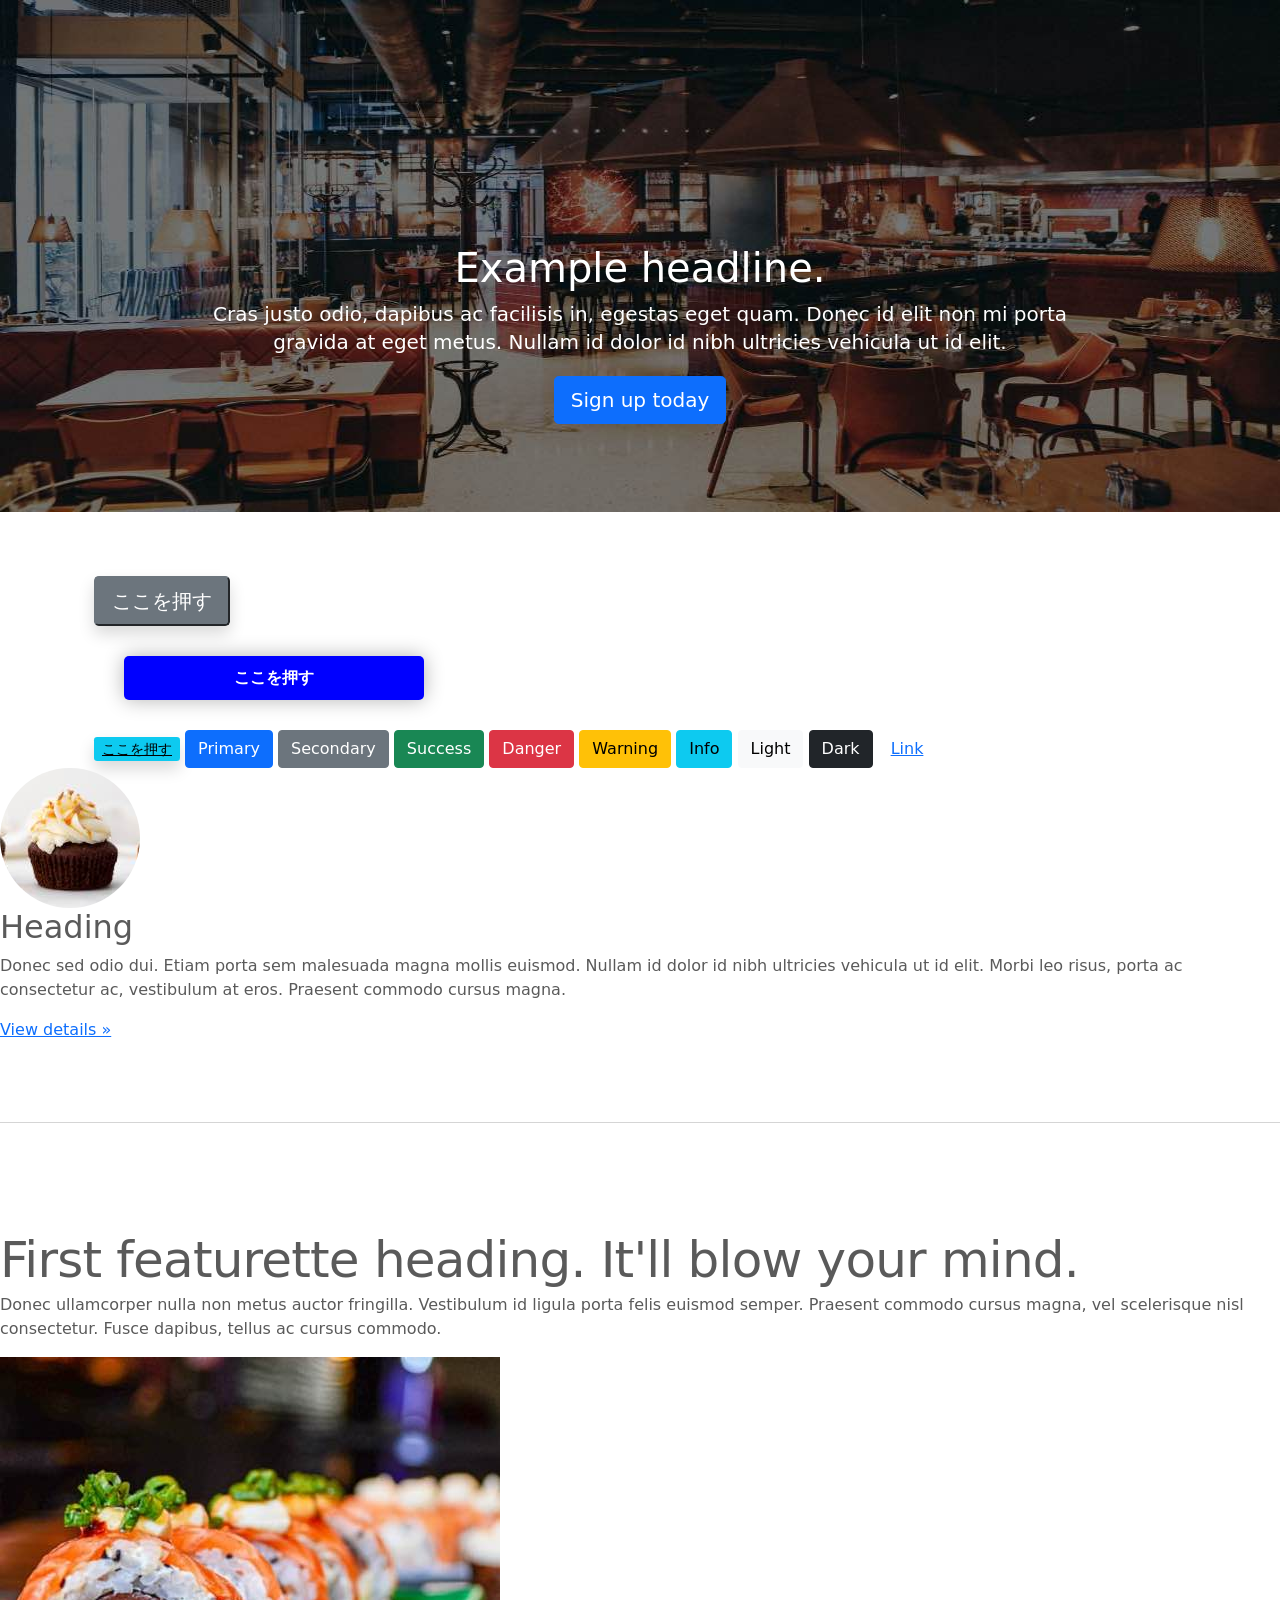
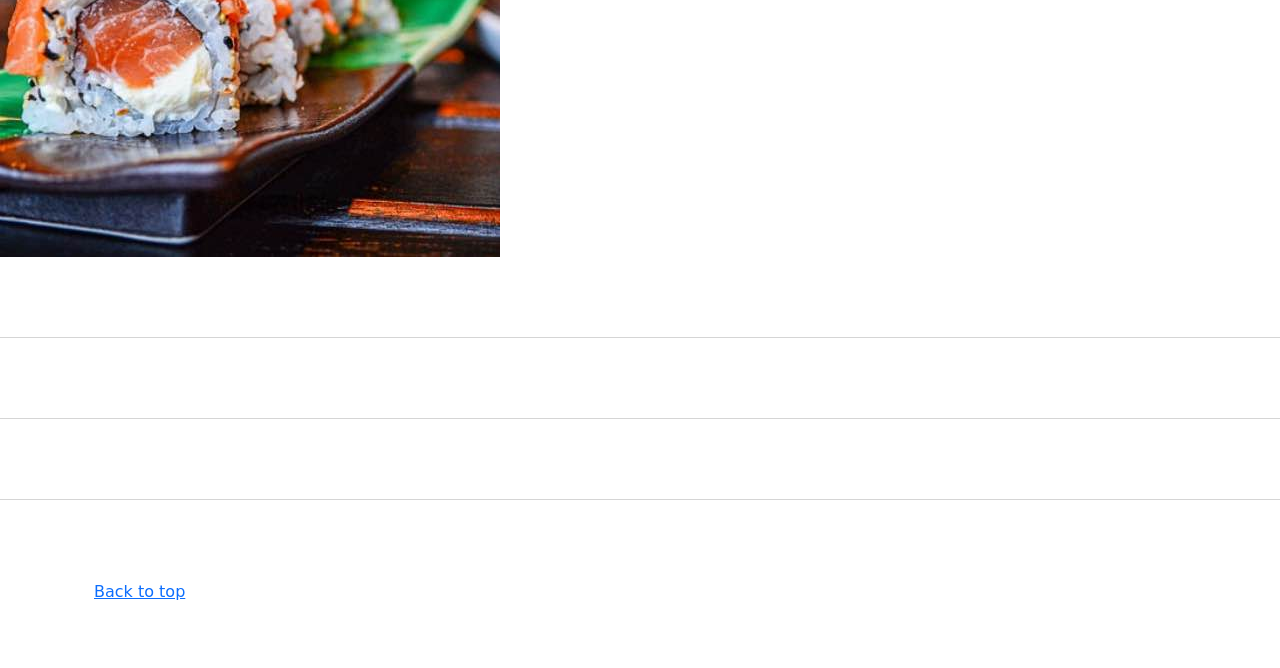
==== kadai_004/index_for_student.html @ 869609dc "Add files via upload" ====
<!doctype html>
<html lang="en">
  <head>
    <meta charset="utf-8">
    <meta name="viewport" content="width=device-width, initial-scale=1">
    <meta name="description" content="">
    <meta name="author" content="Mark Otto, Jacob Thornton, and Bootstrap contributors">
    <meta name="generator" content="Hugo 0.79.0">
    <title>Carousel Template · Bootstrap v5.0</title>
    <link rel="canonical" href="https://getbootstrap.com/docs/5.0/examples/carousel/">
    <!-- ************************************************ bootstrap.min.cssの読み込み -->
   <link href="https://cdn.jsdelivr.net/npm/bootstrap@5.0.0-beta1/dist/css/bootstrap.min.css" rel="stylesheet" integrity="sha384-giJF6kkoqNQ00vy+HMDP7azOuL0xtbfIcaT9wjKHr8RbDVddVHyTfAAsrekwKmP1" crossorigin="anonymous">
   <link href="dist/css/bootstrap.min.css" rel="stylesheet">
    <!-- ************************************************ carousel.cssの読み込み -->
    <link href="carousel.css" rel="stylesheet">
    <!-- ************************************************ bootstrap.bundle.min.jsの読み込み -->
   <script src="https://cdn.jsdelivr.net/npm/bootstrap@5.0.0-beta1/dist/js/bootstrap.bundle.min.js" integrity="sha384-ygbV9kiqUc6oa4msXn9868pTtWMgiQaeYH7/t7LECLbyPA2x65Kgf80OJFdroafW" crossorigin="anonymous" defer></script>
   <script src="dist/js/bootstrap.bundle.min.js" defer></script>
  </head>
  <body>
    <main>
      <!-- ************************************************ カルーセル開始 -->
      <!-- <div id="myCarousel" class="carousel slide" data-bs-ride="carousel"> -->
      <div id="myCarousel" class="carousel slide carousel-fade" data-bs-ride="carousel">
        <!-- <div class="carousel-inner"> -->
        <div class="carousel-inner">
          <!-- <div class="carousel-item active"> -->
          <!-- Top_01(写真1枚目) -->
          <div class="carousel-item active">
            <img src="img/top_1.jpg" class="d-block w-100" alt="サンプル画像1">
            <div class="container">
              <!-- <div class="carousel-caption"> -->
              <div class="carousel-caption">
                <h1>Example headline.</h1>
                <p>Cras justo odio, dapibus ac facilisis in, egestas eget quam. Donec id elit non mi porta gravida at eget
                  metus. Nullam id dolor id nibh ultricies vehicula ut id elit.</p>
                <!-- <p><a class="btn btn-lg btn-primary" href="#" role="button">Sign up today</a></p> -->
              <p><a class="btn btn-lg btn-primary" href="#" role="button">Sign up today</a></p>
              </div>
            </div>
          </div>
          <!-- Top_02(写真2枚目) -->
          <div class="carousel-item">
            <img src="img/top_2.jpg" class="d-block w-100" alt="サンプル画像2">
            <div class="container">
              <!-- <div class="carousel-caption"> -->
              <div class="carousel-caption">
                <h1>Example headline.</h1>
                <p>Cras justo odio, dapibus ac facilisis in, egestas eget quam. Donec id elit non mi porta gravida at eget
                  metus. Nullam id dolor id nibh ultricies vehicula ut id elit.</p>
                <!-- <p><a class="btn btn-lg btn-primary" href="#" role="button">Sign up today</a></p> -->
              <p><a class="btn btn-lg btn-primary" href="#" role="button">Sign up today</a></p>
              </div>
            </div>
          </div> 
          <!--top_03(写真3枚目)  -->
          <div class="carousel-item">
            <img src="img/top_3.jpg" class="d-block w-100" alt="サンプル画像3">
            <div class="container">
              <!-- <div class="carousel-caption"> -->
              <div class="carousel-caption">
                <h1>Example headline.</h1>
                <p>Cras justo odio, dapibus ac facilisis in, egestas eget quam. Donec id elit non mi porta gravida at eget
                  metus. Nullam id dolor id nibh ultricies vehicula ut id elit.</p>
                <!-- <p><a class="btn btn-lg btn-primary" href="#" role="button">Sign up today</a></p> -->
              <p><a class="btn btn-lg btn-primary" href="#" role="button">Sign up today</a></p>
              </div>
            </div>
          </div>
        </div>
      </div>
      <!-- ************************************************ カルーセル終了 -->

      <div class="container">

        <style>
          .button-test {
            /* パディング(空白)上下方向10px 左右方向30px */
            padding: 10px 30px;
            /* ボタンの幅 */
            width: 300px;
            /* 背景色　青 */
            background-color: blue;
            /* フォント色　白 */
            color: white;
            /* テキスト中央揃え */
            text-align: center;
            /* フォントを太文字 */
            font-weight: bold;
            /* ボタンの角を丸める */
            border-radius: 5px;
            /* 上下左右方向の空白外側30px */
            margin: 30px;
            /* ボタンの影 */
            box-shadow: 0 0 20px 0 rgb(0, 0, 0, 30%);
          }

        </style>

        <!-- buttonテスト -->
         <button class="btn-secondary btn-lg shadow">ここを押す</button>
         <div class="button-test">ここを押す</div>
         <a href="" class="btn-info btn-sm shadow">ここを押す</a>

         <!-- 追加部分 -->
          <button type="button" class="btn btn-primary">Primary</button>
          <button type="button" class="btn btn-secondary">Secondary</button>
          <button type="button" class="btn btn-success">Success</button>
          <button type="button" class="btn btn-danger">Danger</button>
          <button type="button" class="btn btn-warning">Warning</button>
          <button type="button" class="btn btn-info">Info</button>
          <button type="button" class="btn btn-light">Light</button>
          <button type="button" class="btn btn-dark">Dark</button>
          <button type="button" class="btn btn-link">Link</button>
      </div>



      <!-- <div class="container marketing"> -->
      <div class="">
        <!-- <div class="row"> -->
        <div class="">
          <!-- <div class="col-lg-4"> -->
          <div class="">
            <img src="img/cake.jpg" class="rounded-circle" alt="サンプル画像2">
            <h2>Heading</h2>
            <p>Donec sed odio dui. Etiam porta sem malesuada magna mollis euismod. Nullam id dolor id nibh ultricies
              vehicula ut id elit. Morbi leo risus, porta ac consectetur ac, vestibulum at eros. Praesent commodo cursus
              magna.</p>
            <!-- <p><a class="btn btn-secondary" href="#" role="button">View details &raquo;</a></p> -->
            <p><a class="" href="#" role="button">View details &raquo;</a></p>
          </div>
        </div>
        <hr class="featurette-divider">
        <!-- <div class="row"> -->
        <div class="">
          <!-- <div class="col-md-7"> -->
          <div class="">
            <!-- <h2 class="featurette-heading">First featurette heading. <span class="text-muted">It'll blow your mind.</span> -->
            <h2 class="featurette-heading">First featurette heading. <span class="">It'll blow your mind.</span></h2>
            <!-- <p class="lead">Donec ullamcorper nulla non metus auctor fringilla. Vestibulum id ligula porta felis
              euismod
              semper. Praesent commodo cursus magna, vel scelerisque nisl consectetur. Fusce dapibus, tellus ac cursus
              commodo.</p> -->
            <p class="">
              Donec ullamcorper nulla non metus auctor fringilla. Vestibulum id ligula porta felis
              euismod
              semper. Praesent commodo cursus magna, vel scelerisque nisl consectetur. Fusce dapibus, tellus ac cursus
              commodo.
            </p>
          </div>
          <!-- <div class="col-md-5"> -->
          <div class="">
            <!-- <img src="img/sushi.jpg" class="img-fluid" alt=""> -->
            <img src="img/sushi.jpg" class="" alt="サンプル画像3">
          </div>
        </div>
        <hr class="featurette-divider">
        <!-- ここにもう一つ左右を反転させたものを作ります。 -->
        <hr class="featurette-divider">
        <!-- ここにもう一つ左右を反転させたものを作ります。 -->
        <hr class="featurette-divider">
        <footer class="container">
          <!-- <p class="float-end"><a href="#">Back to top</a></p> -->
          <p class=""><a href="#">Back to top</a></p>
        </footer>
      </div>
    </main>
  </body>

</html>
---- kadai_004/carousel.css ----
/* ----------------------------------------------- 全体の文字色修正と下部の余白の調整 */
body {
  /* padding-top: 3rem; */
  padding-bottom: 3rem;
  color: #5a5a5a;
}

/* ----------------------------------------------- カルーセルのカスタマイズ */
.carousel {
  margin-bottom: 4rem;
}

.carousel-caption {
  bottom: 3rem;
  z-index: 10;
}

.carousel-item {
  height: 32rem;
}

.carousel-item > img {
  position: absolute;
  top: 0;
  left: 0;
  min-width: 100%;
  height: 32rem;
}

/* ----------------------------------------------- マーケティングコンテンツ */
.marketing .col-lg-4 {
  margin-bottom: 1.5rem;
  text-align: center;
}

.marketing h2 {
  font-weight: 400;
}

/* rtl:begin:ignore */
.marketing .col-lg-4 p {
  margin-right: .75rem;
  margin-left: .75rem;
}

/* rtl:end:ignore */

/* ----------------------------------------------- フィーチャーレット */
.featurette-divider {
  margin: 5rem 0;
  /* Space out the Bootstrap <hr> more */
}

.featurette-heading {
  font-weight: 300;
  line-height: 1;
  /* rtl:remove */
  letter-spacing: -.05rem;
}

/* ----------------------------------------------- レスポンシブデザイン */
@media (min-width: 40em) {
  .carousel-caption p {
    margin-bottom: 1.25rem;
    font-size: 1.25rem;
    line-height: 1.4;
  }

  .featurette-heading {
    font-size: 50px;
  }
}

@media (min-width: 62em) {
  .featurette-heading {
    margin-top: 7rem;
  }
}
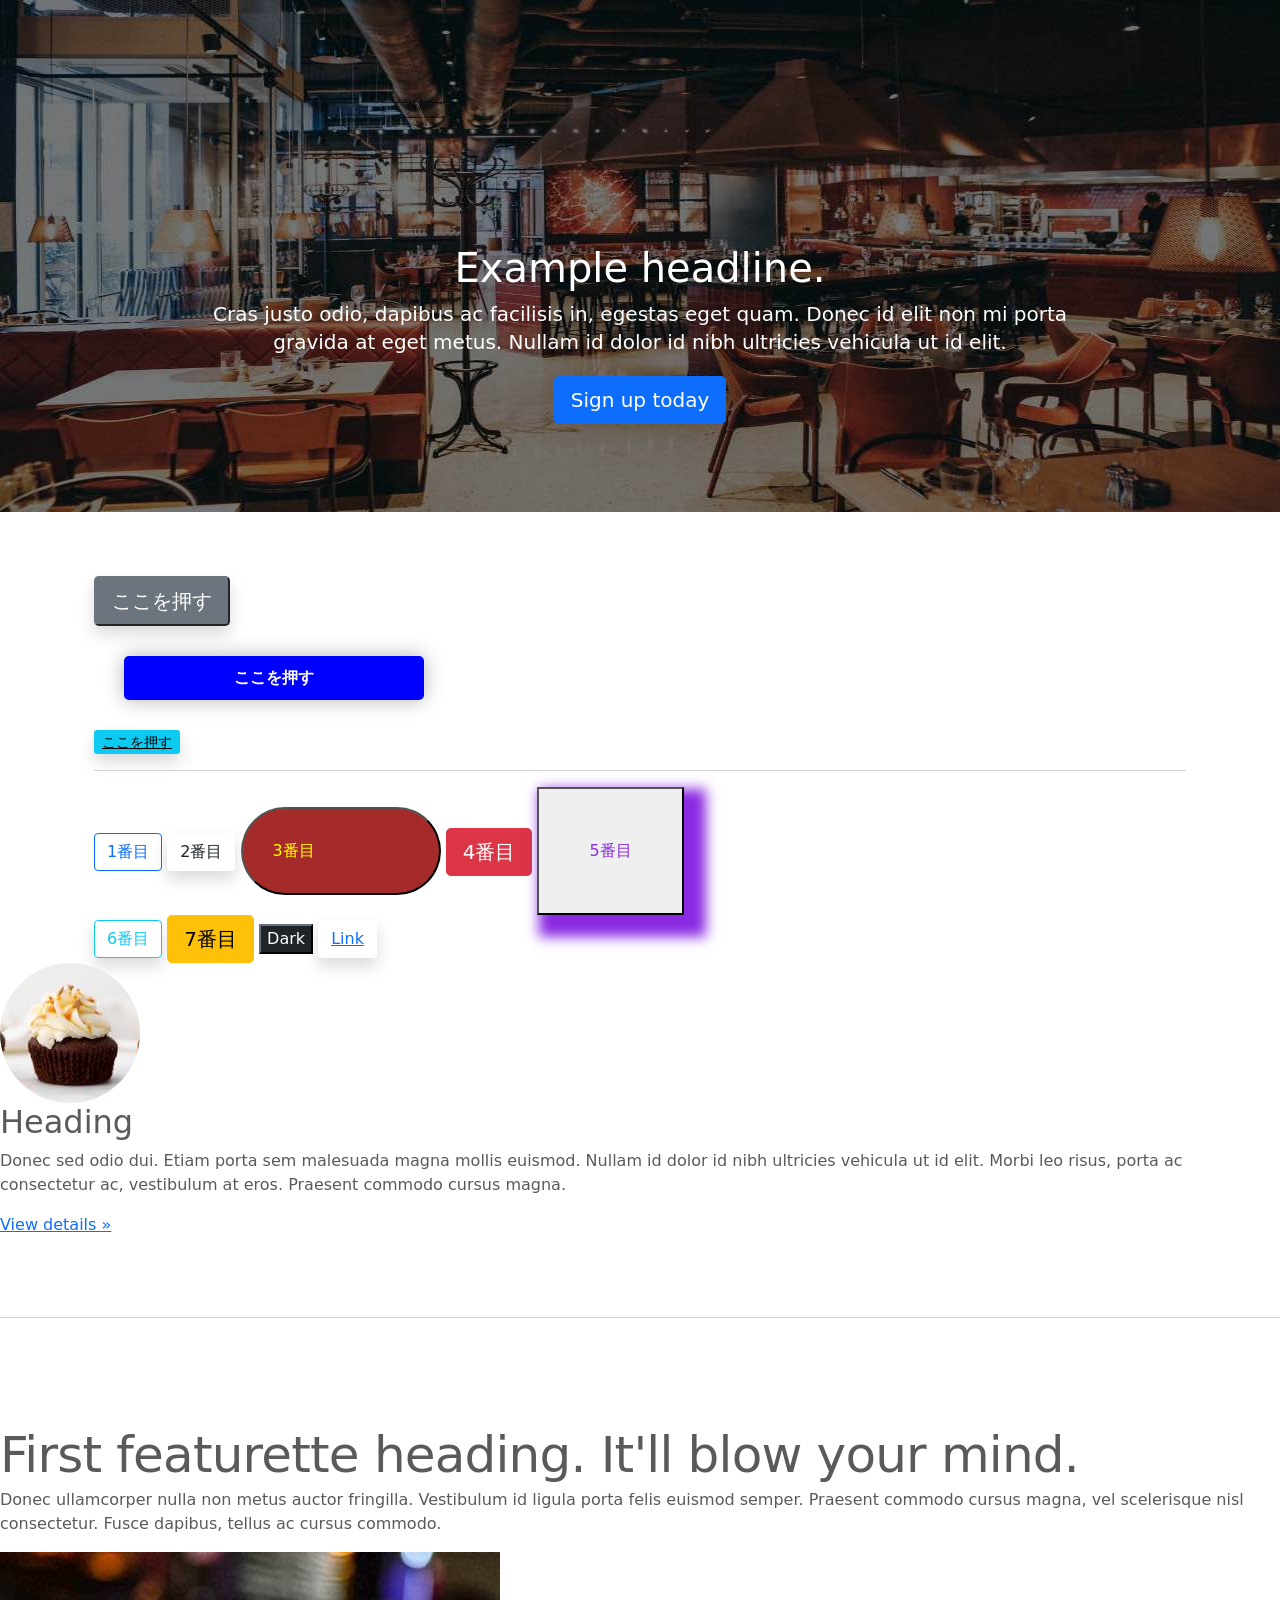
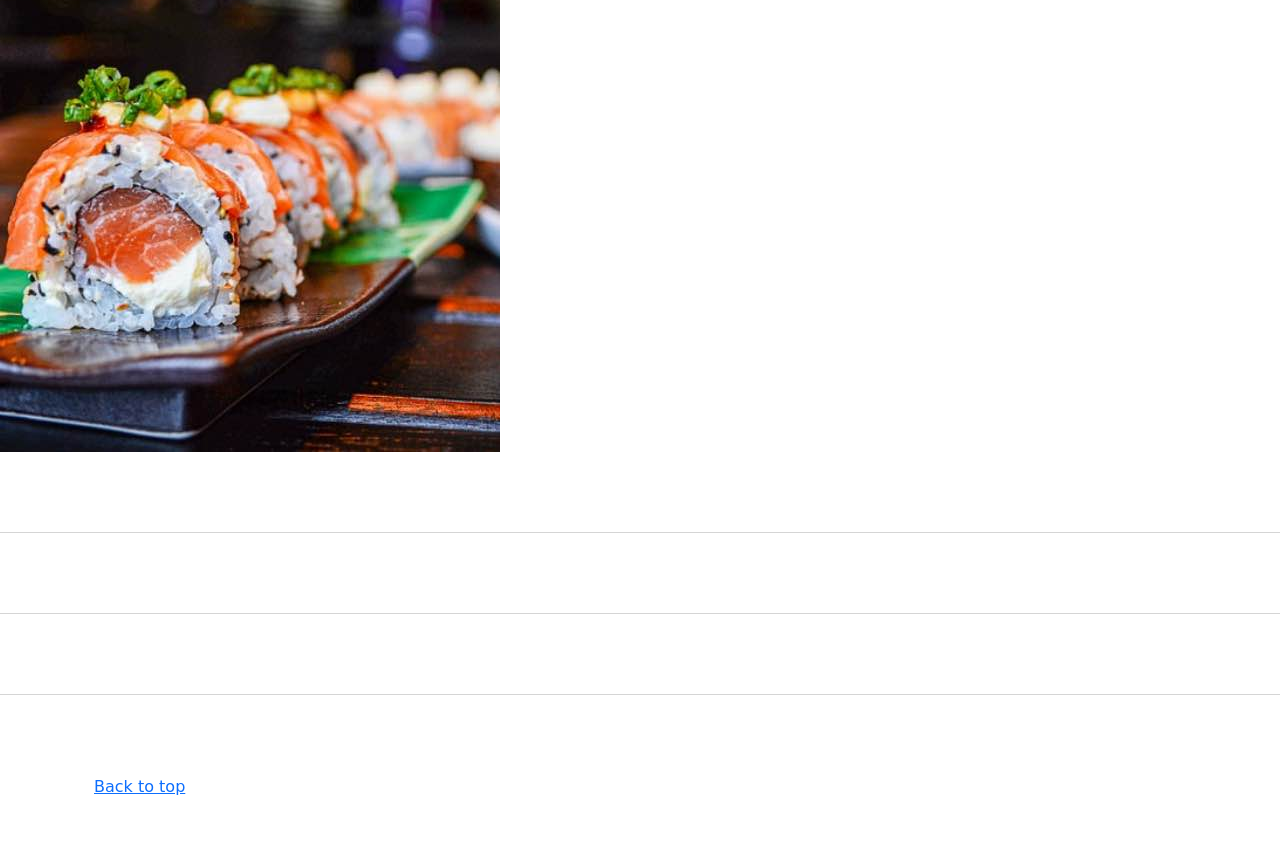
==== commit 88612955: "Add files via upload" ====
--- a/kadai_004/index_for_student.html
+++ b/kadai_004/index_for_student.html
@@ -95,6 +95,24 @@
             box-shadow: 0 0 20px 0 rgb(0, 0, 0, 30%);
           }
 
+          /* 追加部分 */
+          .button-test1{
+            padding: 30px;
+            width: 200px;
+            color: yellow;
+            text-align: left;
+            background-color: brown;
+            border-radius: 50px;
+          }
+
+          .button-test2 {
+            padding: 50px;
+            width: auto;
+            color: blueviolet;
+            text-align: right;
+            box-shadow: 12px 12px 12px 10px;
+          }
+
         </style>
 
         <!-- buttonテスト -->
@@ -102,16 +120,19 @@
          <div class="button-test">ここを押す</div>
          <a href="" class="btn-info btn-sm shadow">ここを押す</a>
 
+         <hr>
+
          <!-- 追加部分 -->
-          <button type="button" class="btn btn-primary">Primary</button>
-          <button type="button" class="btn btn-secondary">Secondary</button>
-          <button type="button" class="btn btn-success">Success</button>
-          <button type="button" class="btn btn-danger">Danger</button>
-          <button type="button" class="btn btn-warning">Warning</button>
-          <button type="button" class="btn btn-info">Info</button>
-          <button type="button" class="btn btn-light">Light</button>
-          <button type="button" class="btn btn-dark">Dark</button>
-          <button type="button" class="btn btn-link">Link</button>
+          <button type="button" class="btn btn-outline-primary ">1番目</button>
+          <button type="button" class="btn shadow">2番目</button>
+          <button type="button" class="button-test1">3番目</button>
+          <button type="button" class="btn btn-danger btn-lg">4番目</button>
+          <button type="button" class="button-test2">5番目</button>
+          <br>
+          <button type="button" class="btn btn-outline-info btn- shadow">6番目</button>
+          <button type="button" class="btn btn-warning btn-lg">7番目</button>
+          <button type="button" class="btn-dark btn-outline-succes ">Dark</button>
+          <button type="button" class="btn btn-link shadow">Link</button>
       </div>
 
 
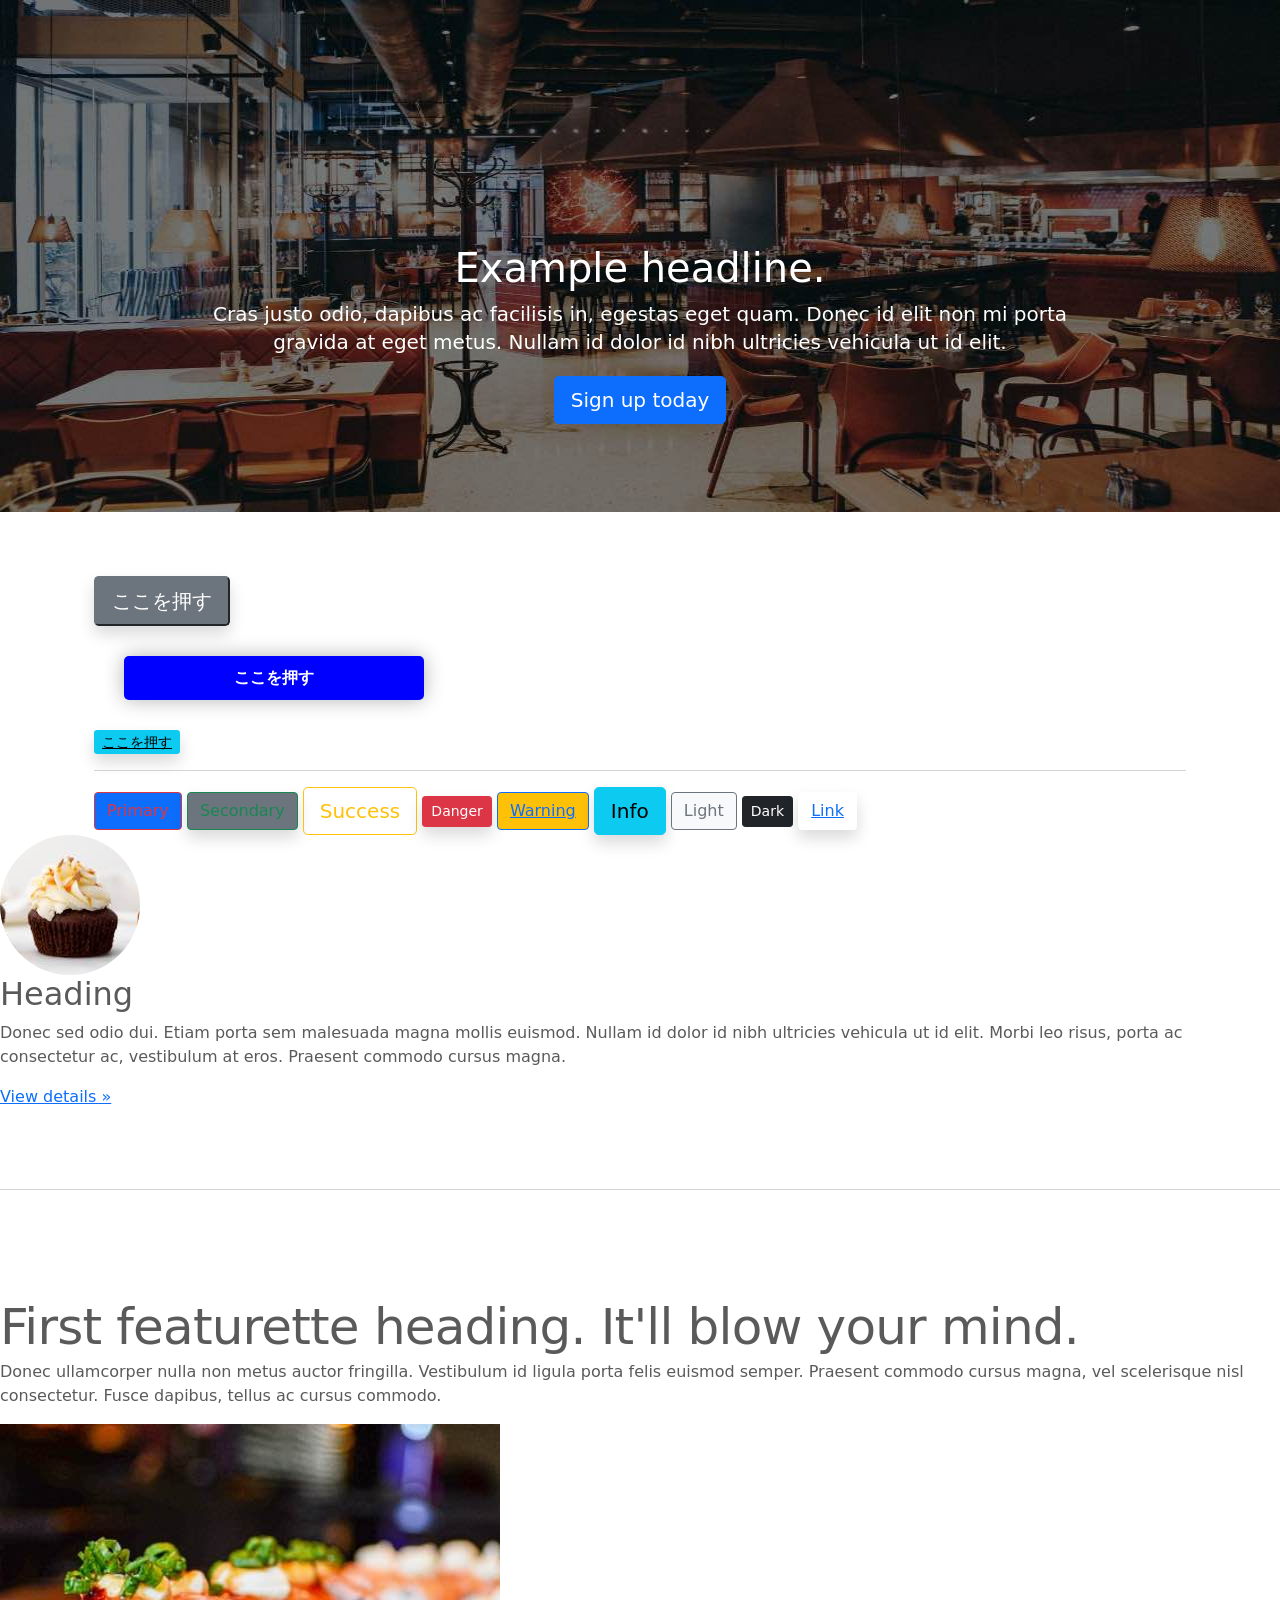
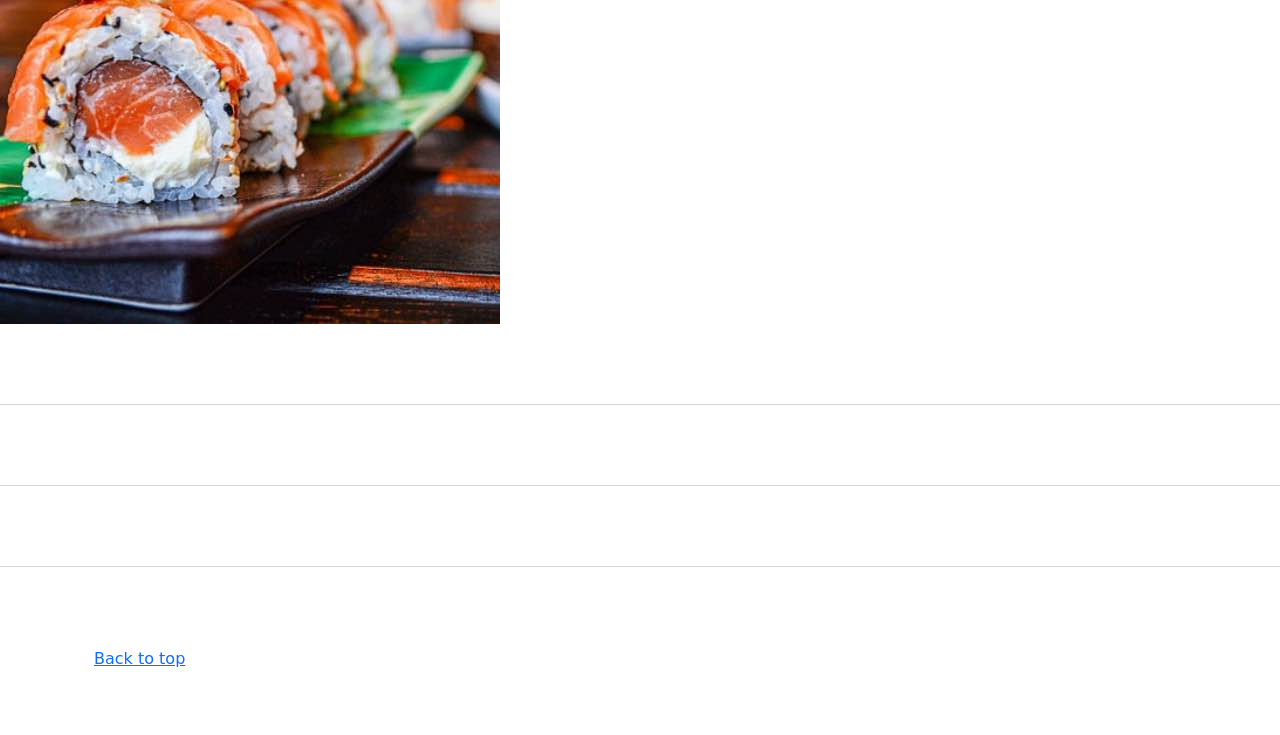
==== commit 0a30f475: "Add files via upload" ====
--- a/kadai_004/index_for_student.html
+++ b/kadai_004/index_for_student.html
@@ -94,26 +94,7 @@
             /* ボタンの影 */
             box-shadow: 0 0 20px 0 rgb(0, 0, 0, 30%);
           }
-
-          /* 追加部分 */
-          .button-test1{
-            padding: 30px;
-            width: 200px;
-            color: yellow;
-            text-align: left;
-            background-color: brown;
-            border-radius: 50px;
-          }
-
-          .button-test2 {
-            padding: 50px;
-            width: auto;
-            color: blueviolet;
-            text-align: right;
-            box-shadow: 12px 12px 12px 10px;
-          }
-
-        </style>
+         </style>
 
         <!-- buttonテスト -->
          <button class="btn-secondary btn-lg shadow">ここを押す</button>
@@ -123,16 +104,15 @@
          <hr>
 
          <!-- 追加部分 -->
-          <button type="button" class="btn btn-outline-primary ">1番目</button>
-          <button type="button" class="btn shadow">2番目</button>
-          <button type="button" class="button-test1">3番目</button>
-          <button type="button" class="btn btn-danger btn-lg">4番目</button>
-          <button type="button" class="button-test2">5番目</button>
-          <br>
-          <button type="button" class="btn btn-outline-info btn- shadow">6番目</button>
-          <button type="button" class="btn btn-warning btn-lg">7番目</button>
-          <button type="button" class="btn-dark btn-outline-succes ">Dark</button>
-          <button type="button" class="btn btn-link shadow">Link</button>
+        <button type="button" class="btn btn-primary btn-outline-danger">Primary</button>
+        <button type="button" class="btn btn-secondary shadow btn-outline-success">Secondary</button>
+        <button type="button" class="btn btn-outline-warning btn-lg">Success</button>
+        <button type="button" class="btn btn-danger btn-sm shadow ">Danger</button>
+        <button type="button" class="btn btn-warning btn-outline-primary btn-link">Warning</button>
+        <button type="button" class="btn btn-info btn-lg shadow">Info</button>
+        <button type="button" class="btn btn-light btn-outline-secondary">Light</button>
+        <button type="button" class="btn btn-dark btn-sm">Dark</button>
+        <button type="button" class="btn btn-link shadow">Link</button>
       </div>
 
 
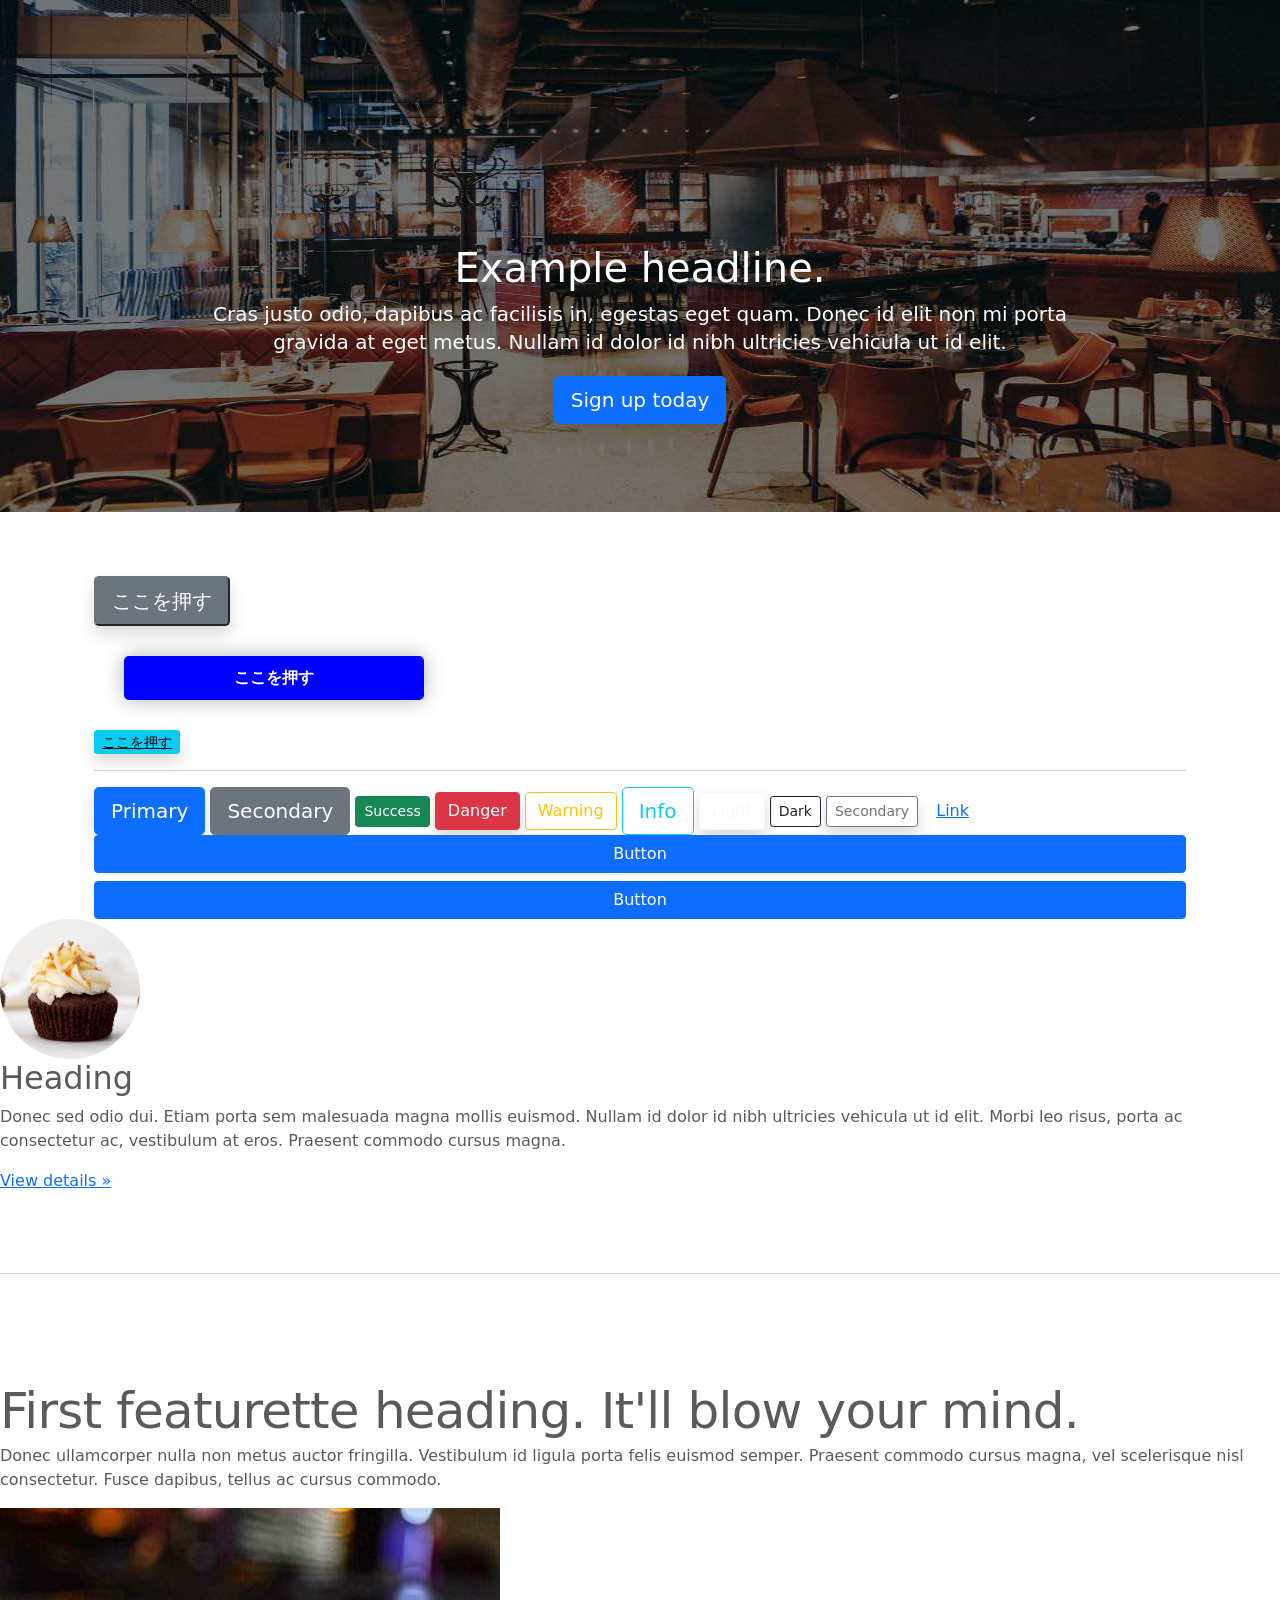
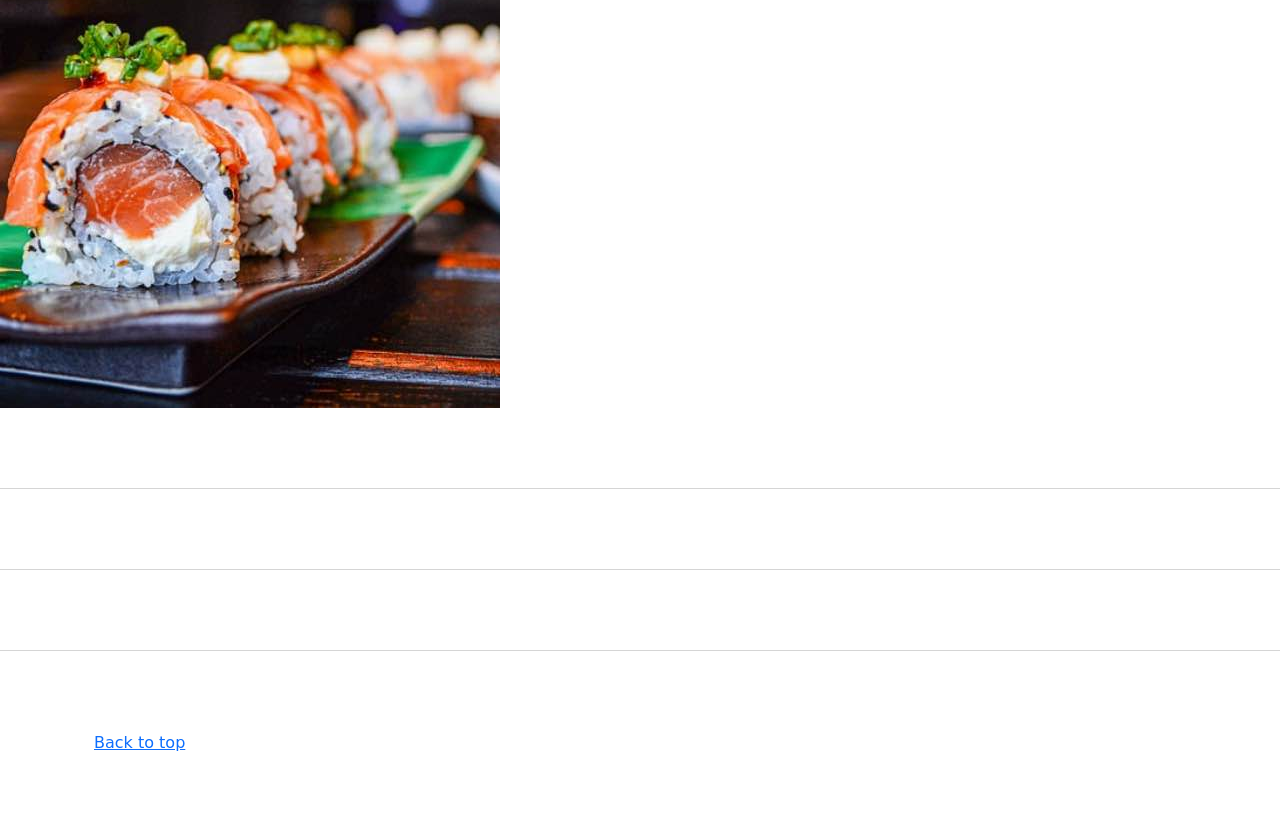
==== commit c9d6185a: "Add files via upload" ====
--- a/kadai_004/index_for_student.html
+++ b/kadai_004/index_for_student.html
@@ -104,15 +104,25 @@
          <hr>
 
          <!-- 追加部分 -->
-        <button type="button" class="btn btn-primary btn-outline-danger">Primary</button>
-        <button type="button" class="btn btn-secondary shadow btn-outline-success">Secondary</button>
-        <button type="button" class="btn btn-outline-warning btn-lg">Success</button>
-        <button type="button" class="btn btn-danger btn-sm shadow ">Danger</button>
-        <button type="button" class="btn btn-warning btn-outline-primary btn-link">Warning</button>
-        <button type="button" class="btn btn-info btn-lg shadow">Info</button>
-        <button type="button" class="btn btn-light btn-outline-secondary">Light</button>
-        <button type="button" class="btn btn-dark btn-sm">Dark</button>
-        <button type="button" class="btn btn-link shadow">Link</button>
+          <button type="button" class="btn btn-primary btn-lg shadow">Primary</button>
+          <button type="button" class="btn btn-secondary btn-lg">Secondary</button>
+          <button type="button" class="btn btn-success btn-sm">Success</button>
+          <button type="button" class="btn btn-danger shadow">Danger</button>
+          <button type="button" class="btn btn-outline-warning">Warning</button>
+          <button type="button" class="btn btn-outline-info btn-lg">Info</button>
+          <button type="button" class="btn btn-outline-light shadow">Light</button>
+          <button type="button" class="btn btn-outline-dark btn-sm">Dark</button>
+          <button type="button" class="btn btn-outline-secondary btn-sm shadow">Secondary</button>
+          <button type="button" class="btn btn-link">Link</button>
+          <div class="d-grid gap-2">
+            <button class="btn btn-primary" type="button">Button</button>
+            <button class="btn btn-primary" type="button">Button</button>
+          </div>
+
+
+
+
+
       </div>
 
 
